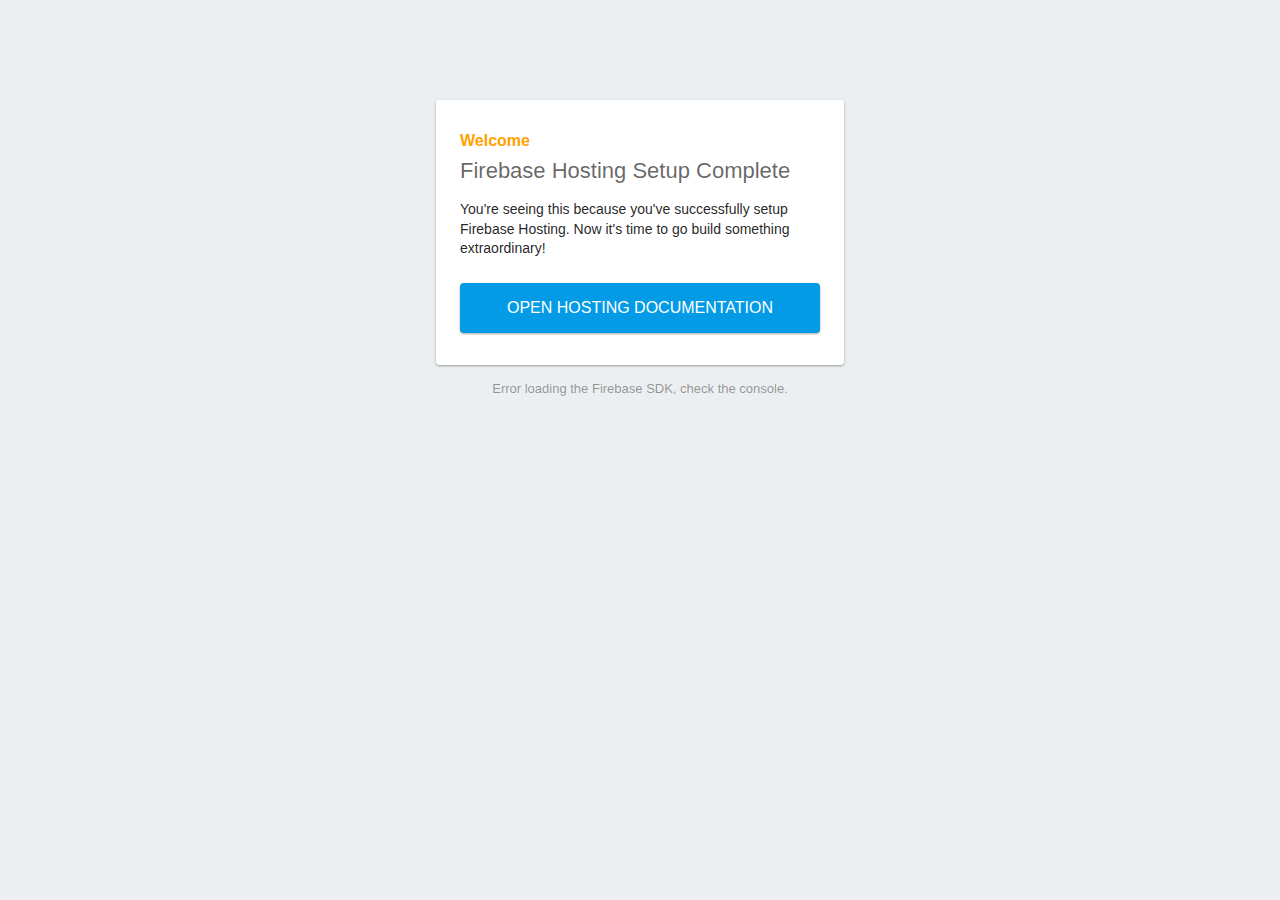
==== public/index.html @ b337fb8b "moving to firebase" ====
<!DOCTYPE html>
<html>
  <head>
    <meta charset="utf-8">
    <meta name="viewport" content="width=device-width, initial-scale=1">
    <title>Welcome to Firebase Hosting</title>

    <!-- update the version number as needed -->
    <script defer src="/__/firebase/9.12.1/firebase-app-compat.js"></script>
    <!-- include only the Firebase features as you need -->
    <script defer src="/__/firebase/9.12.1/firebase-auth-compat.js"></script>
    <script defer src="/__/firebase/9.12.1/firebase-database-compat.js"></script>
    <script defer src="/__/firebase/9.12.1/firebase-firestore-compat.js"></script>
    <script defer src="/__/firebase/9.12.1/firebase-functions-compat.js"></script>
    <script defer src="/__/firebase/9.12.1/firebase-messaging-compat.js"></script>
    <script defer src="/__/firebase/9.12.1/firebase-storage-compat.js"></script>
    <script defer src="/__/firebase/9.12.1/firebase-analytics-compat.js"></script>
    <script defer src="/__/firebase/9.12.1/firebase-remote-config-compat.js"></script>
    <script defer src="/__/firebase/9.12.1/firebase-performance-compat.js"></script>
    <!-- 
      initialize the SDK after all desired features are loaded, set useEmulator to false
      to avoid connecting the SDK to running emulators.
    -->
    <script defer src="/__/firebase/init.js?useEmulator=true"></script>

    <style media="screen">
      body { background: #ECEFF1; color: rgba(0,0,0,0.87); font-family: Roboto, Helvetica, Arial, sans-serif; margin: 0; padding: 0; }
      #message { background: white; max-width: 360px; margin: 100px auto 16px; padding: 32px 24px; border-radius: 3px; }
      #message h2 { color: #ffa100; font-weight: bold; font-size: 16px; margin: 0 0 8px; }
      #message h1 { font-size: 22px; font-weight: 300; color: rgba(0,0,0,0.6); margin: 0 0 16px;}
      #message p { line-height: 140%; margin: 16px 0 24px; font-size: 14px; }
      #message a { display: block; text-align: center; background: #039be5; text-transform: uppercase; text-decoration: none; color: white; padding: 16px; border-radius: 4px; }
      #message, #message a { box-shadow: 0 1px 3px rgba(0,0,0,0.12), 0 1px 2px rgba(0,0,0,0.24); }
      #load { color: rgba(0,0,0,0.4); text-align: center; font-size: 13px; }
      @media (max-width: 600px) {
        body, #message { margin-top: 0; background: white; box-shadow: none; }
        body { border-top: 16px solid #ffa100; }
      }
    </style>
  </head>
  <body>
    <div id="message">
      <h2>Welcome</h2>
      <h1>Firebase Hosting Setup Complete</h1>
      <p>You're seeing this because you've successfully setup Firebase Hosting. Now it's time to go build something extraordinary!</p>
      <a target="_blank" href="https://firebase.google.com/docs/hosting/">Open Hosting Documentation</a>
    </div>
    <p id="load">Firebase SDK Loading&hellip;</p>

    <script>
      document.addEventListener('DOMContentLoaded', function() {
        const loadEl = document.querySelector('#load');
        // // 🔥🔥🔥🔥🔥🔥🔥🔥🔥🔥🔥🔥🔥🔥🔥🔥🔥🔥🔥🔥🔥🔥🔥🔥🔥🔥🔥🔥🔥🔥🔥
        // // The Firebase SDK is initialized and available here!
        //
        // firebase.auth().onAuthStateChanged(user => { });
        // firebase.database().ref('/path/to/ref').on('value', snapshot => { });
        // firebase.firestore().doc('/foo/bar').get().then(() => { });
        // firebase.functions().httpsCallable('yourFunction')().then(() => { });
        // firebase.messaging().requestPermission().then(() => { });
        // firebase.storage().ref('/path/to/ref').getDownloadURL().then(() => { });
        // firebase.analytics(); // call to activate
        // firebase.analytics().logEvent('tutorial_completed');
        // firebase.performance(); // call to activate
        //
        // // 🔥🔥🔥🔥🔥🔥🔥🔥🔥🔥🔥🔥🔥🔥🔥🔥🔥🔥🔥🔥🔥🔥🔥🔥🔥🔥🔥🔥🔥🔥🔥

        try {
          let app = firebase.app();
          let features = [
            'auth', 
            'database', 
            'firestore',
            'functions',
            'messaging', 
            'storage', 
            'analytics', 
            'remoteConfig',
            'performance',
          ].filter(feature => typeof app[feature] === 'function');
          loadEl.textContent = `Firebase SDK loaded with ${features.join(', ')}`;
        } catch (e) {
          console.error(e);
          loadEl.textContent = 'Error loading the Firebase SDK, check the console.';
        }
      });
    </script>
  </body>
</html>
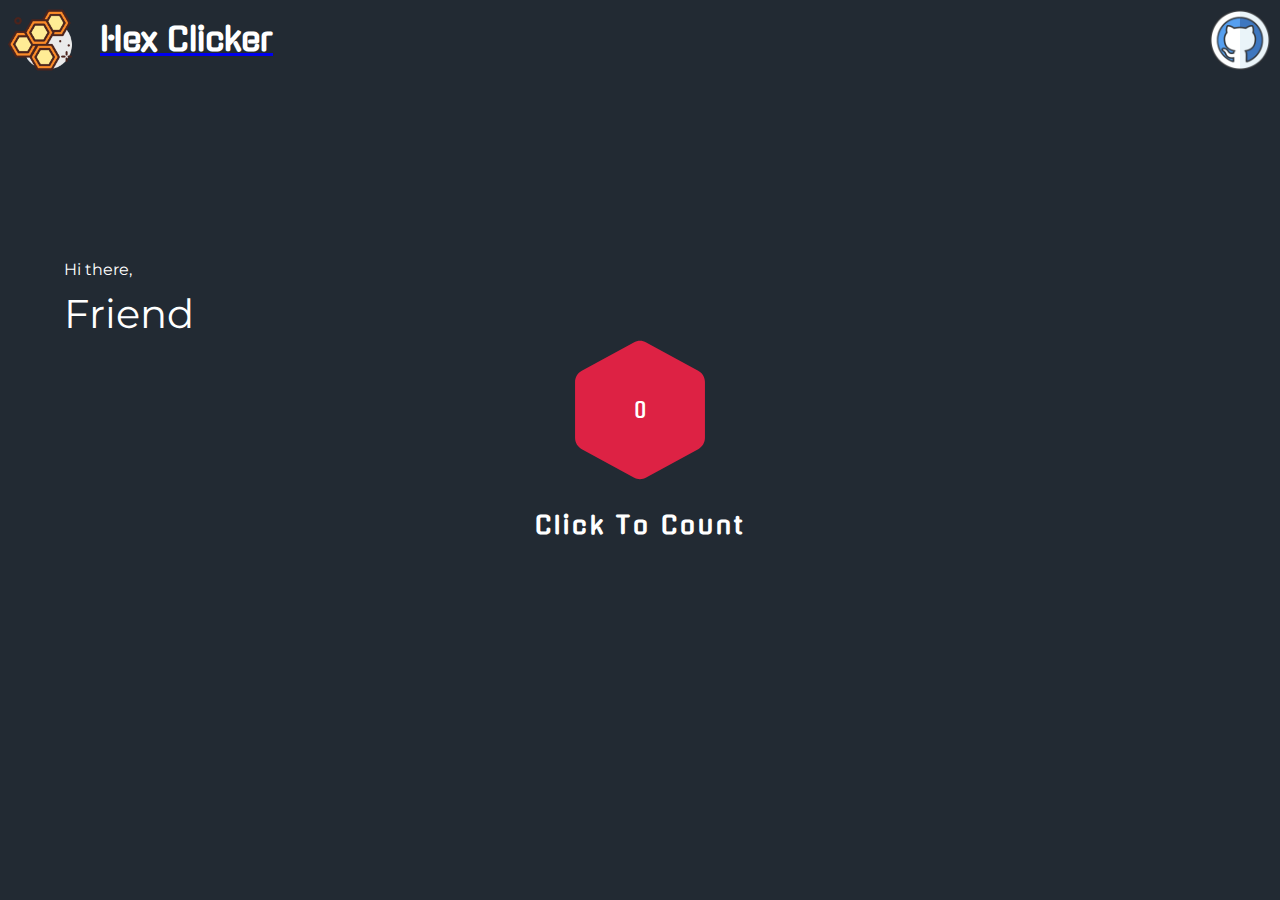
==== commit d6be2b72: "baisc framework done" ====
--- a/public/index.html
+++ b/public/index.html
@@ -1,89 +1,74 @@
 <!DOCTYPE html>
 <html>
-  <head>
-    <meta charset="utf-8">
-    <meta name="viewport" content="width=device-width, initial-scale=1">
-    <title>Welcome to Firebase Hosting</title>
 
-    <!-- update the version number as needed -->
-    <script defer src="/__/firebase/9.12.1/firebase-app-compat.js"></script>
-    <!-- include only the Firebase features as you need -->
-    <script defer src="/__/firebase/9.12.1/firebase-auth-compat.js"></script>
-    <script defer src="/__/firebase/9.12.1/firebase-database-compat.js"></script>
-    <script defer src="/__/firebase/9.12.1/firebase-firestore-compat.js"></script>
-    <script defer src="/__/firebase/9.12.1/firebase-functions-compat.js"></script>
-    <script defer src="/__/firebase/9.12.1/firebase-messaging-compat.js"></script>
-    <script defer src="/__/firebase/9.12.1/firebase-storage-compat.js"></script>
-    <script defer src="/__/firebase/9.12.1/firebase-analytics-compat.js"></script>
-    <script defer src="/__/firebase/9.12.1/firebase-remote-config-compat.js"></script>
-    <script defer src="/__/firebase/9.12.1/firebase-performance-compat.js"></script>
-    <!-- 
+<head>
+  <meta charset="utf-8">
+  <meta name="viewport" content="width=device-width, initial-scale=1">
+
+
+  <!-- Manifest.json  -->
+  <meta property="og:title" content="Hex Clicker | Firebase">
+  <meta property="og:description" content="Simple Clicker game to demonstrate firebase features">
+  <meta property="og:image" itemprop="image" content="./media/hex-logo.png">
+  <meta property="og:url" content="https://hex-clicker-28.web.app">
+
+  <!-- Main Link Tags  -->
+  <link href="./media/hex-logo.png" rel="icon" type="image/png" sizes="16x16">
+  <link href="./media/hex-logo.png" rel="icon" type="image/png" sizes="32x32">
+
+  <title>Hex Clicker | Firebase</title>
+
+  <!-- update the version number as needed -->
+  <script defer src="/__/firebase/9.12.1/firebase-app-compat.js"></script>
+  <!-- include only the Firebase features as you need -->
+  <script defer src="/__/firebase/9.12.1/firebase-auth-compat.js"></script>
+  <script defer src="/__/firebase/9.12.1/firebase-firestore-compat.js"></script>
+  <!-- 
       initialize the SDK after all desired features are loaded, set useEmulator to false
       to avoid connecting the SDK to running emulators.
     -->
-    <script defer src="/__/firebase/init.js?useEmulator=true"></script>
+  <script defer src="/__/firebase/init.js?useEmulator=true"></script>
 
-    <style media="screen">
-      body { background: #ECEFF1; color: rgba(0,0,0,0.87); font-family: Roboto, Helvetica, Arial, sans-serif; margin: 0; padding: 0; }
-      #message { background: white; max-width: 360px; margin: 100px auto 16px; padding: 32px 24px; border-radius: 3px; }
-      #message h2 { color: #ffa100; font-weight: bold; font-size: 16px; margin: 0 0 8px; }
-      #message h1 { font-size: 22px; font-weight: 300; color: rgba(0,0,0,0.6); margin: 0 0 16px;}
-      #message p { line-height: 140%; margin: 16px 0 24px; font-size: 14px; }
-      #message a { display: block; text-align: center; background: #039be5; text-transform: uppercase; text-decoration: none; color: white; padding: 16px; border-radius: 4px; }
-      #message, #message a { box-shadow: 0 1px 3px rgba(0,0,0,0.12), 0 1px 2px rgba(0,0,0,0.24); }
-      #load { color: rgba(0,0,0,0.4); text-align: center; font-size: 13px; }
-      @media (max-width: 600px) {
-        body, #message { margin-top: 0; background: white; box-shadow: none; }
-        body { border-top: 16px solid #ffa100; }
-      }
-    </style>
-  </head>
-  <body>
-    <div id="message">
-      <h2>Welcome</h2>
-      <h1>Firebase Hosting Setup Complete</h1>
-      <p>You're seeing this because you've successfully setup Firebase Hosting. Now it's time to go build something extraordinary!</p>
-      <a target="_blank" href="https://firebase.google.com/docs/hosting/">Open Hosting Documentation</a>
+  <!-- script, styles and fonts -->
+  <link rel="preconnect" href="https://fonts.googleapis.com">
+  <link rel="preconnect" href="https://fonts.gstatic.com" crossorigin>
+  <link href="https://fonts.googleapis.com/css2?family=Gugi&family=Montserrat&display=swap" rel="stylesheet">
+  <link rel="stylesheet" href="./styles/main.min.css">
+  <script src="./scripts/main.js"></script>
+
+</head>
+
+<body>
+  <div class="github-holder">
+    <a href="https://github.com/jhamadhav/hex-clicker" target="_blank">
+      <img src="./media/github-logo.png" alt="github repo">
+    </a>
+  </div>
+  <a href="https://hex-clicker-28.web.app">
+    <div id="heading">
+      <img src="./media/hex-logo.png" alt="Hex logo">
+      <h1>Hex Clicker</h1>
     </div>
-    <p id="load">Firebase SDK Loading&hellip;</p>
+  </a>
 
-    <script>
-      document.addEventListener('DOMContentLoaded', function() {
-        const loadEl = document.querySelector('#load');
-        // // 🔥🔥🔥🔥🔥🔥🔥🔥🔥🔥🔥🔥🔥🔥🔥🔥🔥🔥🔥🔥🔥🔥🔥🔥🔥🔥🔥🔥🔥🔥🔥
-        // // The Firebase SDK is initialized and available here!
-        //
-        // firebase.auth().onAuthStateChanged(user => { });
-        // firebase.database().ref('/path/to/ref').on('value', snapshot => { });
-        // firebase.firestore().doc('/foo/bar').get().then(() => { });
-        // firebase.functions().httpsCallable('yourFunction')().then(() => { });
-        // firebase.messaging().requestPermission().then(() => { });
-        // firebase.storage().ref('/path/to/ref').getDownloadURL().then(() => { });
-        // firebase.analytics(); // call to activate
-        // firebase.analytics().logEvent('tutorial_completed');
-        // firebase.performance(); // call to activate
-        //
-        // // 🔥🔥🔥🔥🔥🔥🔥🔥🔥🔥🔥🔥🔥🔥🔥🔥🔥🔥🔥🔥🔥🔥🔥🔥🔥🔥🔥🔥🔥🔥🔥
+  <div id="container">
+    <div class="text">
+      <p id="hi">Hi there,</p>
+      Friend
+    </div>
+    <div class="btn-holder">
+      <div id="point">0</div>
+      <svg id="btn" width="130" height="140" viewBox="0 0 130 140" fill="none" xmlns="http://www.w3.org/2000/svg">
+        <path
+          d="M58.7652 2.40767C62.6505 0.284129 67.3495 0.284131 71.2348 2.40767L123.187 30.8024C127.358 33.0821 129.952 37.4564 129.952 42.2098V97.7902C129.952 102.544 127.358 106.918 123.187 109.198L71.2348 137.592C67.3495 139.716 62.6505 139.716 58.7652 137.592L6.81331 109.198C2.64234 106.918 0.0480957 102.544 0.0480957 97.7902V42.2098C0.0480957 37.4564 2.64234 33.0821 6.81332 30.8024L58.7652 2.40767Z"
+          fill="#DD2244" />
+      </svg>
+    </div>
+    <h2>click to count</h2>
 
-        try {
-          let app = firebase.app();
-          let features = [
-            'auth', 
-            'database', 
-            'firestore',
-            'functions',
-            'messaging', 
-            'storage', 
-            'analytics', 
-            'remoteConfig',
-            'performance',
-          ].filter(feature => typeof app[feature] === 'function');
-          loadEl.textContent = `Firebase SDK loaded with ${features.join(', ')}`;
-        } catch (e) {
-          console.error(e);
-          loadEl.textContent = 'Error loading the Firebase SDK, check the console.';
-        }
-      });
-    </script>
-  </body>
-</html>
+
+  </div>
+
+</body>
+
+</html>--- a/public/styles/main.min.css
+++ b/public/styles/main.min.css
@@ -0,0 +1 @@
+*{margin:0;padding:0}body{margin:0;padding:0;font-family:"Gugi",cursive;color:#fff;-webkit-user-select:none;-moz-user-select:none;-ms-user-select:none;user-select:none;background-color:#222a33;overflow:hidden}.github-holder{width:100%;position:absolute;top:0;left:0;display:flex;flex-direction:row;justify-content:flex-end}.github-holder img{width:60px;padding:10px}#heading{display:flex;width:100%;flex-direction:row;justify-content:flex-start;align-items:center;color:#fff;cursor:pointer}#heading img{width:80px;margin-right:20px}#container{height:80vh;width:100%;display:flex;flex-direction:column;justify-content:center;align-items:center}#container .text{position:absolute;width:20%;height:40%;left:5%;z-index:10;font-family:"Montserrat",sans-serif;font-size:2.5rem}#container .text #hi{font-size:1rem;margin-bottom:10px}#container h2{color:#fff;width:100%;text-align:center;text-transform:capitalize;letter-spacing:3px;margin-top:30px}#container .btn-holder{display:flex;flex-direction:row;justify-content:space-around;align-items:center;cursor:pointer}#container .btn-holder #point{position:absolute;width:auto;text-align:center;font-size:22px;z-index:6}#container .btn-holder #btn{z-index:4}#container .btn-holder #btn:active{transform:scale(0.95)}.anim{color:#d24;height:20px;width:20px;position:absolute;font-size:14px;visibility:hidden;opacity:0;text-align:center;-webkit-animation:fly 1.5s linear;animation:fly 1.5s linear}@-webkit-keyframes fly{0%{opacity:1;visibility:visible}100%{transform:translateY(-90px);opacity:.3}}@keyframes fly{0%{opacity:1;visibility:visible}100%{transform:translateY(-90px);opacity:.3}}/*# sourceMappingURL=main.min.css.map */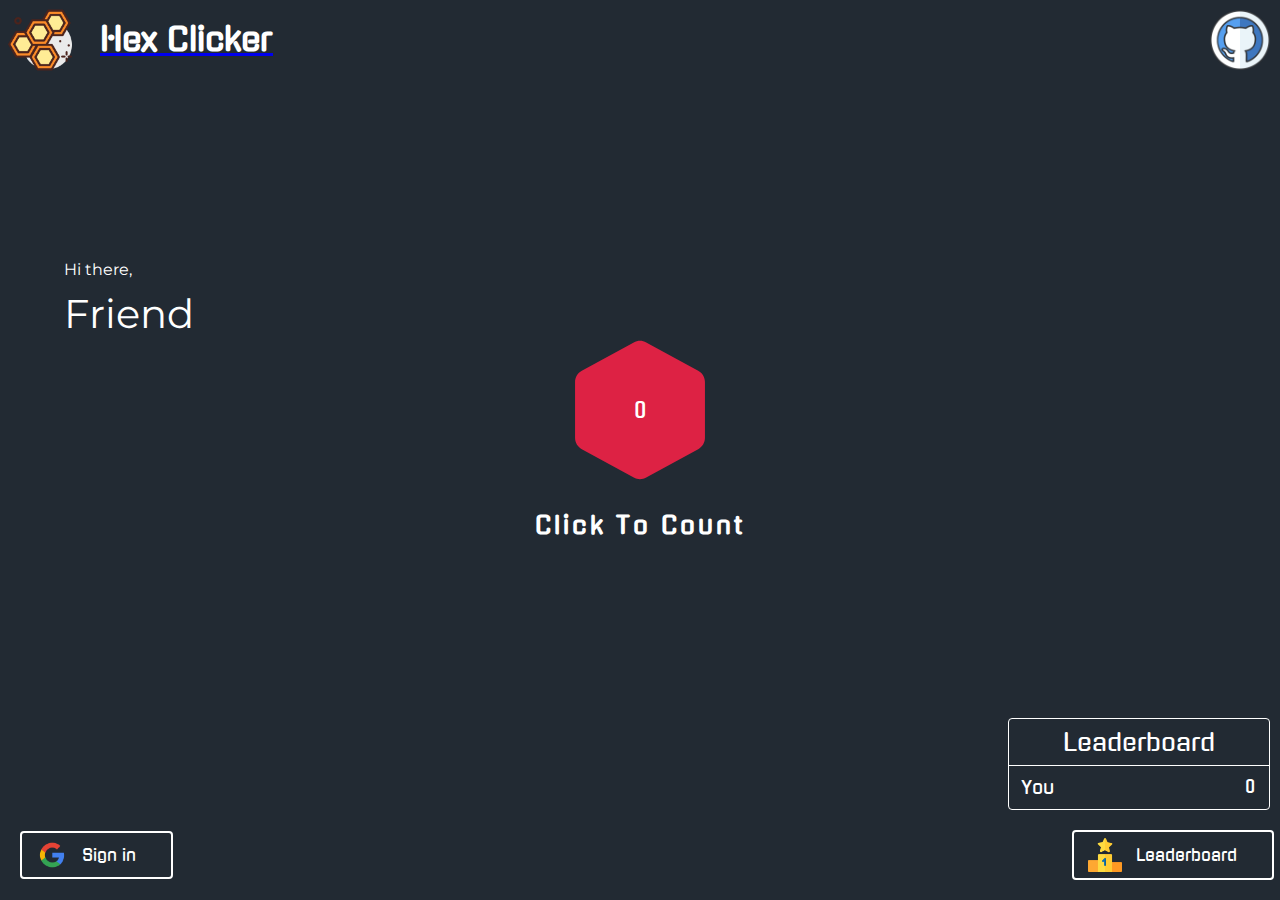
==== commit 549e3ea4: "leaderboard added" ====
--- a/public/index.html
+++ b/public/index.html
@@ -54,7 +54,9 @@
   <div id="container">
     <div class="text">
       <p id="hi">Hi there,</p>
-      Friend
+      <div id="user-name">
+        Friend
+      </div>
     </div>
     <div class="btn-holder">
       <div id="point">0</div>
@@ -69,6 +71,33 @@
 
   </div>
 
+  <div class="btns">
+    <div class="sign" id="sign-in">
+      <img src="./media/google-icon.png" alt="google logo">
+      <div>Sign in</div>
+    </div>
+    <div class="sign" id="sign-out">
+      <img src="./media/google-icon.png" alt="google logo">
+      <div>Sign out</div>
+    </div>
+    <div class="sign" id="leaderboard-btn">
+      <img src="./media/podium.png" alt="google logo">
+      <div>Leaderboard</div>
+    </div>
+  </div>
+
+  <div class="leaderboard">
+    <div class="lh1">
+      Leaderboard
+    </div>
+    <div class="leaderboard-data">
+      <div class="block">
+        <div class="user-name">You</div>
+        <div class="clicks">0</div>
+      </div>
+    </div>
+  </div>
+
 </body>
 
 </html>--- a/public/styles/main.min.css
+++ b/public/styles/main.min.css
@@ -1 +1 @@
-*{margin:0;padding:0}body{margin:0;padding:0;font-family:"Gugi",cursive;color:#fff;-webkit-user-select:none;-moz-user-select:none;-ms-user-select:none;user-select:none;background-color:#222a33;overflow:hidden}.github-holder{width:100%;position:absolute;top:0;left:0;display:flex;flex-direction:row;justify-content:flex-end}.github-holder img{width:60px;padding:10px}#heading{display:flex;width:100%;flex-direction:row;justify-content:flex-start;align-items:center;color:#fff;cursor:pointer}#heading img{width:80px;margin-right:20px}#container{height:80vh;width:100%;display:flex;flex-direction:column;justify-content:center;align-items:center}#container .text{position:absolute;width:20%;height:40%;left:5%;z-index:10;font-family:"Montserrat",sans-serif;font-size:2.5rem}#container .text #hi{font-size:1rem;margin-bottom:10px}#container h2{color:#fff;width:100%;text-align:center;text-transform:capitalize;letter-spacing:3px;margin-top:30px}#container .btn-holder{display:flex;flex-direction:row;justify-content:space-around;align-items:center;cursor:pointer}#container .btn-holder #point{position:absolute;width:auto;text-align:center;font-size:22px;z-index:6}#container .btn-holder #btn{z-index:4}#container .btn-holder #btn:active{transform:scale(0.95)}.anim{color:#d24;height:20px;width:20px;position:absolute;font-size:14px;visibility:hidden;opacity:0;text-align:center;-webkit-animation:fly 1.5s linear;animation:fly 1.5s linear}@-webkit-keyframes fly{0%{opacity:1;visibility:visible}100%{transform:translateY(-90px);opacity:.3}}@keyframes fly{0%{opacity:1;visibility:visible}100%{transform:translateY(-90px);opacity:.3}}/*# sourceMappingURL=main.min.css.map */+.leaderboard{position:absolute;right:10px;bottom:90px;display:flex;flex-direction:column;justify-content:flex-end;align-items:center;width:40%;max-width:260px;height:auto;background:rgba(0,0,0,0);border:1px solid #fff;border-radius:4px;transition:500ms;max-height:60%}.leaderboard .lh1{width:100%;font-size:x-large;padding:8px 0;border-bottom:1px solid #fff;text-align:center;margin-bottom:10px}.leaderboard .leaderboard-data{width:100%}.block{width:94%;display:flex;flex-direction:row;justify-content:space-between;align-items:center;font-size:large;padding-left:12px;text-align:center;margin-bottom:10px}.block .user-name{text-align:left;width:180px;white-space:nowrap;overflow:hidden;overflow:hidden;line-height:1rem;max-height:1rem;text-overflow:ellipsis}.block .clicks{padding-right:10px}*{margin:0;padding:0}body{margin:0;padding:0;font-family:"Gugi",cursive;color:#fff;-webkit-user-select:none;-moz-user-select:none;-ms-user-select:none;user-select:none;background-color:#222a33;overflow:hidden}.github-holder{width:100%;position:absolute;top:0;left:0;display:flex;flex-direction:row;justify-content:flex-end}.github-holder img{width:60px;padding:10px}#heading{display:flex;width:100%;flex-direction:row;justify-content:flex-start;align-items:center;color:#fff;cursor:pointer}#heading img{width:80px;margin-right:20px}#container{height:80vh;width:100%;display:flex;flex-direction:column;justify-content:center;align-items:center}#container .text{position:absolute;width:20%;height:40%;left:5%;z-index:10;font-family:"Montserrat",sans-serif;font-size:2.5rem}#container .text #hi{font-size:1rem;margin-bottom:10px}#container h2{color:#fff;width:100%;text-align:center;text-transform:capitalize;letter-spacing:3px;margin-top:30px}#container .btn-holder{display:flex;flex-direction:row;justify-content:space-around;align-items:center;cursor:pointer}#container .btn-holder #point{position:absolute;width:auto;text-align:center;font-size:22px;z-index:6}#container .btn-holder #btn{z-index:4}#container .btn-holder #btn:active{transform:scale(0.95)}.anim{color:#d24;height:20px;width:20px;position:absolute;font-size:14px;visibility:hidden;opacity:0;text-align:center;-webkit-animation:fly 1.5s linear;animation:fly 1.5s linear}@-webkit-keyframes fly{0%{opacity:1;visibility:visible}100%{transform:translateY(-90px);opacity:.3}}@keyframes fly{0%{opacity:1;visibility:visible}100%{transform:translateY(-90px);opacity:.3}}.btns{position:absolute;left:0;bottom:10px;width:98%;display:flex;flex-direction:row;justify-content:space-between;align-items:center;margin:10px 20px}.btns .sign{display:flex;flex-direction:row;justify-content:flex-start;align-items:center;border:2px solid #fff;border-radius:4px;padding:2px 35px 2px 10px;cursor:pointer}.btns .sign img{width:40px;margin-right:10px}.btns .sign:hover{transform:scale(0.95)}.btns .sign:active{transform:scale(0.9)}#sign-out{display:none}#leaderboard-btn img{width:34px;padding:4px}/*# sourceMappingURL=main.min.css.map */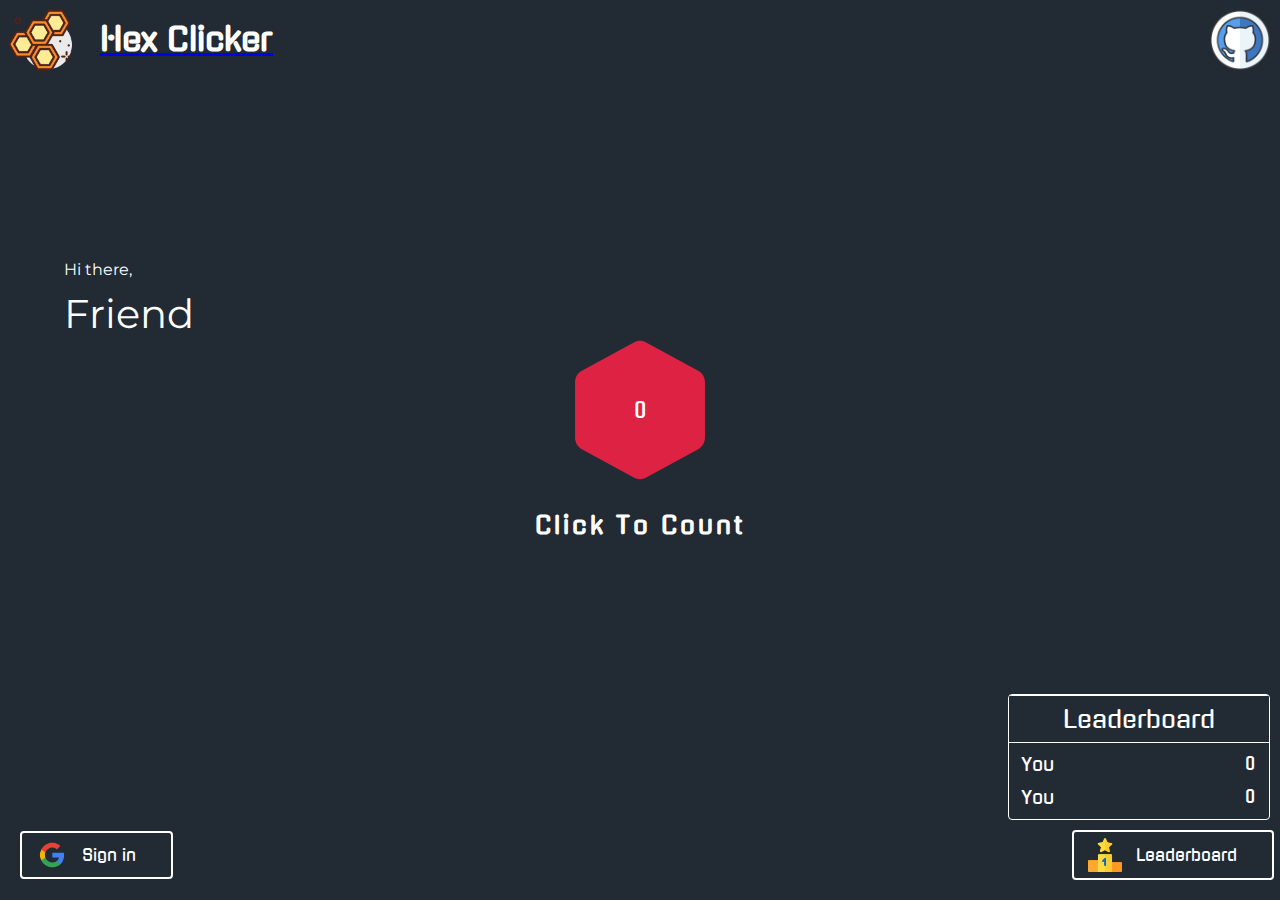
==== commit 3fe2e948: "leaderboard elem made scrollable" ====
--- a/public/index.html
+++ b/public/index.html
@@ -95,6 +95,10 @@
         <div class="user-name">You</div>
         <div class="clicks">0</div>
       </div>
+      <div class="block">
+        <div class="user-name">You</div>
+        <div class="clicks">0</div>
+      </div>
     </div>
   </div>
 
--- a/public/styles/main.min.css
+++ b/public/styles/main.min.css
@@ -1 +1 @@
-.leaderboard{position:absolute;right:10px;bottom:90px;display:flex;flex-direction:column;justify-content:flex-end;align-items:center;width:40%;max-width:260px;height:auto;background:rgba(0,0,0,0);border:1px solid #fff;border-radius:4px;transition:500ms;max-height:60%}.leaderboard .lh1{width:100%;font-size:x-large;padding:8px 0;border-bottom:1px solid #fff;text-align:center;margin-bottom:10px}.leaderboard .leaderboard-data{width:100%}.block{width:94%;display:flex;flex-direction:row;justify-content:space-between;align-items:center;font-size:large;padding-left:12px;text-align:center;margin-bottom:10px}.block .user-name{text-align:left;width:180px;white-space:nowrap;overflow:hidden;overflow:hidden;line-height:1rem;max-height:1rem;text-overflow:ellipsis}.block .clicks{padding-right:10px}*{margin:0;padding:0}body{margin:0;padding:0;font-family:"Gugi",cursive;color:#fff;-webkit-user-select:none;-moz-user-select:none;-ms-user-select:none;user-select:none;background-color:#222a33;overflow:hidden}.github-holder{width:100%;position:absolute;top:0;left:0;display:flex;flex-direction:row;justify-content:flex-end}.github-holder img{width:60px;padding:10px}#heading{display:flex;width:100%;flex-direction:row;justify-content:flex-start;align-items:center;color:#fff;cursor:pointer}#heading img{width:80px;margin-right:20px}#container{height:80vh;width:100%;display:flex;flex-direction:column;justify-content:center;align-items:center}#container .text{position:absolute;width:20%;height:40%;left:5%;z-index:10;font-family:"Montserrat",sans-serif;font-size:2.5rem}#container .text #hi{font-size:1rem;margin-bottom:10px}#container h2{color:#fff;width:100%;text-align:center;text-transform:capitalize;letter-spacing:3px;margin-top:30px}#container .btn-holder{display:flex;flex-direction:row;justify-content:space-around;align-items:center;cursor:pointer}#container .btn-holder #point{position:absolute;width:auto;text-align:center;font-size:22px;z-index:6}#container .btn-holder #btn{z-index:4}#container .btn-holder #btn:active{transform:scale(0.95)}.anim{color:#d24;height:20px;width:20px;position:absolute;font-size:14px;visibility:hidden;opacity:0;text-align:center;-webkit-animation:fly 1.5s linear;animation:fly 1.5s linear}@-webkit-keyframes fly{0%{opacity:1;visibility:visible}100%{transform:translateY(-90px);opacity:.3}}@keyframes fly{0%{opacity:1;visibility:visible}100%{transform:translateY(-90px);opacity:.3}}.btns{position:absolute;left:0;bottom:10px;width:98%;display:flex;flex-direction:row;justify-content:space-between;align-items:center;margin:10px 20px}.btns .sign{display:flex;flex-direction:row;justify-content:flex-start;align-items:center;border:2px solid #fff;border-radius:4px;padding:2px 35px 2px 10px;cursor:pointer}.btns .sign img{width:40px;margin-right:10px}.btns .sign:hover{transform:scale(0.95)}.btns .sign:active{transform:scale(0.9)}#sign-out{display:none}#leaderboard-btn img{width:34px;padding:4px}/*# sourceMappingURL=main.min.css.map */+.leaderboard{position:absolute;right:10px;bottom:80px;display:flex;flex-direction:column;justify-content:flex-start;align-items:center;width:40%;max-width:260px;max-height:60%;background:rgba(0,0,0,0);border:1px solid #fff;border-radius:4px;transition:500ms;overflow-x:hidden;overflow-y:auto;z-index:10}.leaderboard .lh1{width:inherit;font-size:x-large;padding:8px 0;text-align:center;margin-bottom:10px;position:-webkit-sticky;position:sticky;top:0;width:100%;border:1px solid #fff;background:#222a33}.leaderboard .leaderboard-data{width:100%}.block{width:94%;display:flex;flex-direction:row;justify-content:space-between;align-items:center;font-size:large;padding-left:12px;text-align:center;margin-bottom:10px}.block .user-name{text-align:left;width:180px;white-space:nowrap;overflow:hidden;overflow:hidden;line-height:1rem;max-height:1rem;text-overflow:ellipsis}.block .clicks{padding-right:10px}*{margin:0;padding:0}body{margin:0;padding:0;font-family:"Gugi",cursive;color:#fff;-webkit-user-select:none;-moz-user-select:none;-ms-user-select:none;user-select:none;background-color:#222a33;overflow:hidden}.github-holder{width:100%;position:absolute;top:0;left:0;display:flex;flex-direction:row;justify-content:flex-end}.github-holder img{width:60px;padding:10px}#heading{display:flex;width:100%;flex-direction:row;justify-content:flex-start;align-items:center;color:#fff;cursor:pointer}#heading img{width:80px;margin-right:20px}#container{height:80vh;width:100%;display:flex;flex-direction:column;justify-content:center;align-items:center}#container .text{position:absolute;width:20%;height:40%;left:5%;z-index:10;font-family:"Montserrat",sans-serif;font-size:2.5rem}#container .text #hi{font-size:1rem;margin-bottom:10px}#container h2{color:#fff;width:100%;text-align:center;text-transform:capitalize;letter-spacing:3px;margin-top:30px}#container .btn-holder{display:flex;flex-direction:row;justify-content:space-around;align-items:center;cursor:pointer}#container .btn-holder #point{position:absolute;width:auto;text-align:center;font-size:22px;z-index:6}#container .btn-holder #btn{z-index:4}#container .btn-holder #btn:active{transform:scale(0.95)}.anim{color:#d24;height:20px;width:20px;position:absolute;font-size:14px;visibility:hidden;opacity:0;text-align:center;-webkit-animation:fly 1.5s linear;animation:fly 1.5s linear}@-webkit-keyframes fly{0%{opacity:1;visibility:visible}100%{transform:translateY(-90px);opacity:.3}}@keyframes fly{0%{opacity:1;visibility:visible}100%{transform:translateY(-90px);opacity:.3}}.btns{position:absolute;left:0;bottom:10px;width:98%;display:flex;flex-direction:row;justify-content:space-between;align-items:center;margin:10px 20px}.btns .sign{display:flex;flex-direction:row;justify-content:flex-start;align-items:center;border:2px solid #fff;border-radius:4px;padding:2px 35px 2px 10px;cursor:pointer}.btns .sign img{width:40px;margin-right:10px}.btns .sign:hover{transform:scale(0.95)}.btns .sign:active{transform:scale(0.9)}#sign-out{display:none}#leaderboard-btn img{width:34px;padding:4px}/*# sourceMappingURL=main.min.css.map */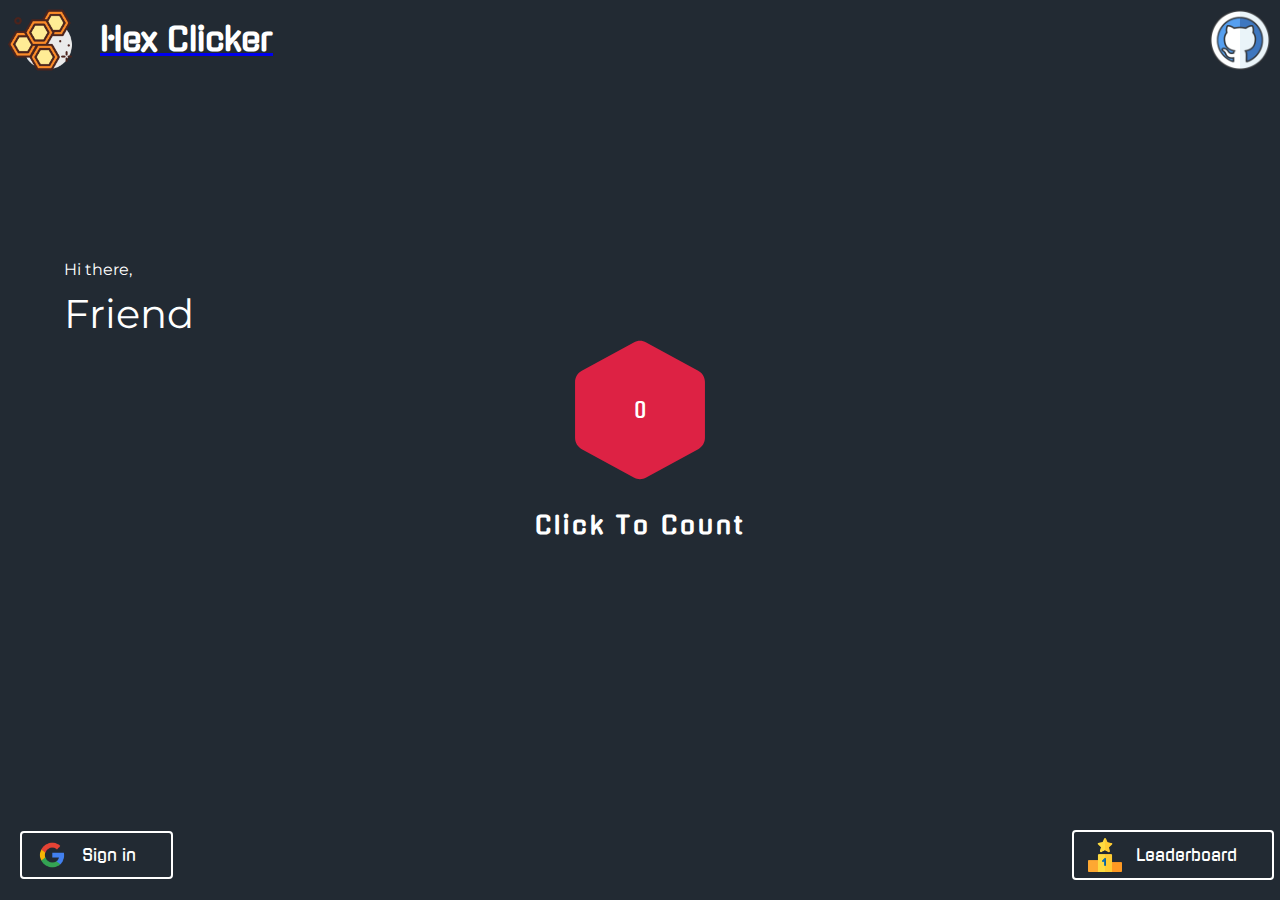
==== commit e5f192e2: "leaderboard connected to firebase" ====
--- a/public/index.html
+++ b/public/index.html
@@ -90,15 +90,12 @@
     <div class="lh1">
       Leaderboard
     </div>
+    <div class="block">
+      <div class="user-name">You</div>
+      <div class="clicks" id="totalclicks">0</div>
+    </div>
     <div class="leaderboard-data">
-      <div class="block">
-        <div class="user-name">You</div>
-        <div class="clicks">0</div>
-      </div>
-      <div class="block">
-        <div class="user-name">You</div>
-        <div class="clicks">0</div>
-      </div>
+
     </div>
   </div>
 
--- a/public/styles/main.min.css
+++ b/public/styles/main.min.css
@@ -1 +1 @@
-.leaderboard{position:absolute;right:10px;bottom:80px;display:flex;flex-direction:column;justify-content:flex-start;align-items:center;width:40%;max-width:260px;max-height:60%;background:rgba(0,0,0,0);border:1px solid #fff;border-radius:4px;transition:500ms;overflow-x:hidden;overflow-y:auto;z-index:10}.leaderboard .lh1{width:inherit;font-size:x-large;padding:8px 0;text-align:center;margin-bottom:10px;position:-webkit-sticky;position:sticky;top:0;width:100%;border:1px solid #fff;background:#222a33}.leaderboard .leaderboard-data{width:100%}.block{width:94%;display:flex;flex-direction:row;justify-content:space-between;align-items:center;font-size:large;padding-left:12px;text-align:center;margin-bottom:10px}.block .user-name{text-align:left;width:180px;white-space:nowrap;overflow:hidden;overflow:hidden;line-height:1rem;max-height:1rem;text-overflow:ellipsis}.block .clicks{padding-right:10px}*{margin:0;padding:0}body{margin:0;padding:0;font-family:"Gugi",cursive;color:#fff;-webkit-user-select:none;-moz-user-select:none;-ms-user-select:none;user-select:none;background-color:#222a33;overflow:hidden}.github-holder{width:100%;position:absolute;top:0;left:0;display:flex;flex-direction:row;justify-content:flex-end}.github-holder img{width:60px;padding:10px}#heading{display:flex;width:100%;flex-direction:row;justify-content:flex-start;align-items:center;color:#fff;cursor:pointer}#heading img{width:80px;margin-right:20px}#container{height:80vh;width:100%;display:flex;flex-direction:column;justify-content:center;align-items:center}#container .text{position:absolute;width:20%;height:40%;left:5%;z-index:10;font-family:"Montserrat",sans-serif;font-size:2.5rem}#container .text #hi{font-size:1rem;margin-bottom:10px}#container h2{color:#fff;width:100%;text-align:center;text-transform:capitalize;letter-spacing:3px;margin-top:30px}#container .btn-holder{display:flex;flex-direction:row;justify-content:space-around;align-items:center;cursor:pointer}#container .btn-holder #point{position:absolute;width:auto;text-align:center;font-size:22px;z-index:6}#container .btn-holder #btn{z-index:4}#container .btn-holder #btn:active{transform:scale(0.95)}.anim{color:#d24;height:20px;width:20px;position:absolute;font-size:14px;visibility:hidden;opacity:0;text-align:center;-webkit-animation:fly 1.5s linear;animation:fly 1.5s linear}@-webkit-keyframes fly{0%{opacity:1;visibility:visible}100%{transform:translateY(-90px);opacity:.3}}@keyframes fly{0%{opacity:1;visibility:visible}100%{transform:translateY(-90px);opacity:.3}}.btns{position:absolute;left:0;bottom:10px;width:98%;display:flex;flex-direction:row;justify-content:space-between;align-items:center;margin:10px 20px}.btns .sign{display:flex;flex-direction:row;justify-content:flex-start;align-items:center;border:2px solid #fff;border-radius:4px;padding:2px 35px 2px 10px;cursor:pointer}.btns .sign img{width:40px;margin-right:10px}.btns .sign:hover{transform:scale(0.95)}.btns .sign:active{transform:scale(0.9)}#sign-out{display:none}#leaderboard-btn img{width:34px;padding:4px}/*# sourceMappingURL=main.min.css.map */+.leaderboard{position:absolute;right:10px;bottom:80px;display:none;flex-direction:column;justify-content:flex-start;align-items:center;width:40%;max-width:260px;max-height:60%;background:rgba(0,0,0,0);border:1px solid #fff;border-radius:4px;transition:500ms;overflow-x:hidden;overflow-y:auto;z-index:10}.leaderboard .lh1{width:inherit;font-size:x-large;padding:8px 0;text-align:center;margin-bottom:10px;position:-webkit-sticky;position:sticky;top:0;width:100%;border:1px solid #fff;background:#222a33}.leaderboard .leaderboard-data{width:100%}.block{width:94%;display:flex;flex-direction:row;justify-content:space-between;align-items:center;font-size:large;padding-left:12px;text-align:center;margin-bottom:10px}.block .user-name{text-align:left;width:180px;white-space:nowrap;overflow:hidden;overflow:hidden;line-height:1rem;max-height:1rem;text-overflow:ellipsis}.block .clicks{padding-right:10px}.leaderboard{display:none}*{margin:0;padding:0}body{margin:0;padding:0;font-family:"Gugi",cursive;color:#fff;-webkit-user-select:none;-moz-user-select:none;-ms-user-select:none;user-select:none;background-color:#222a33;overflow:hidden}.github-holder{width:100%;position:absolute;top:0;left:0;display:flex;flex-direction:row;justify-content:flex-end}.github-holder img{width:60px;padding:10px}#heading{display:flex;width:100%;flex-direction:row;justify-content:flex-start;align-items:center;color:#fff;cursor:pointer}#heading img{width:80px;margin-right:20px}#container{height:80vh;width:100%;display:flex;flex-direction:column;justify-content:center;align-items:center}#container .text{position:absolute;width:20%;height:40%;left:5%;z-index:10;font-family:"Montserrat",sans-serif;font-size:2.5rem}#container .text #hi{font-size:1rem;margin-bottom:10px}#container h2{color:#fff;width:100%;text-align:center;text-transform:capitalize;letter-spacing:3px;margin-top:30px}#container .btn-holder{display:flex;flex-direction:row;justify-content:space-around;align-items:center;cursor:pointer}#container .btn-holder #point{position:absolute;width:auto;text-align:center;font-size:22px;z-index:6}#container .btn-holder #btn{z-index:4}#container .btn-holder #btn:active{transform:scale(0.95)}.anim{color:#d24;height:20px;width:20px;position:absolute;font-size:14px;visibility:hidden;opacity:0;text-align:center;-webkit-animation:fly 1.5s linear;animation:fly 1.5s linear}@-webkit-keyframes fly{0%{opacity:1;visibility:visible}100%{transform:translateY(-90px);opacity:.3}}@keyframes fly{0%{opacity:1;visibility:visible}100%{transform:translateY(-90px);opacity:.3}}.btns{position:absolute;left:0;bottom:10px;width:98%;display:flex;flex-direction:row;justify-content:space-between;align-items:center;margin:10px 20px}.btns .sign{display:flex;flex-direction:row;justify-content:flex-start;align-items:center;border:2px solid #fff;border-radius:4px;padding:2px 35px 2px 10px;cursor:pointer}.btns .sign img{width:40px;margin-right:10px}.btns .sign:hover{transform:scale(0.95)}.btns .sign:active{transform:scale(0.9)}#sign-out{display:none}#leaderboard-btn img{width:34px;padding:4px}/*# sourceMappingURL=main.min.css.map */